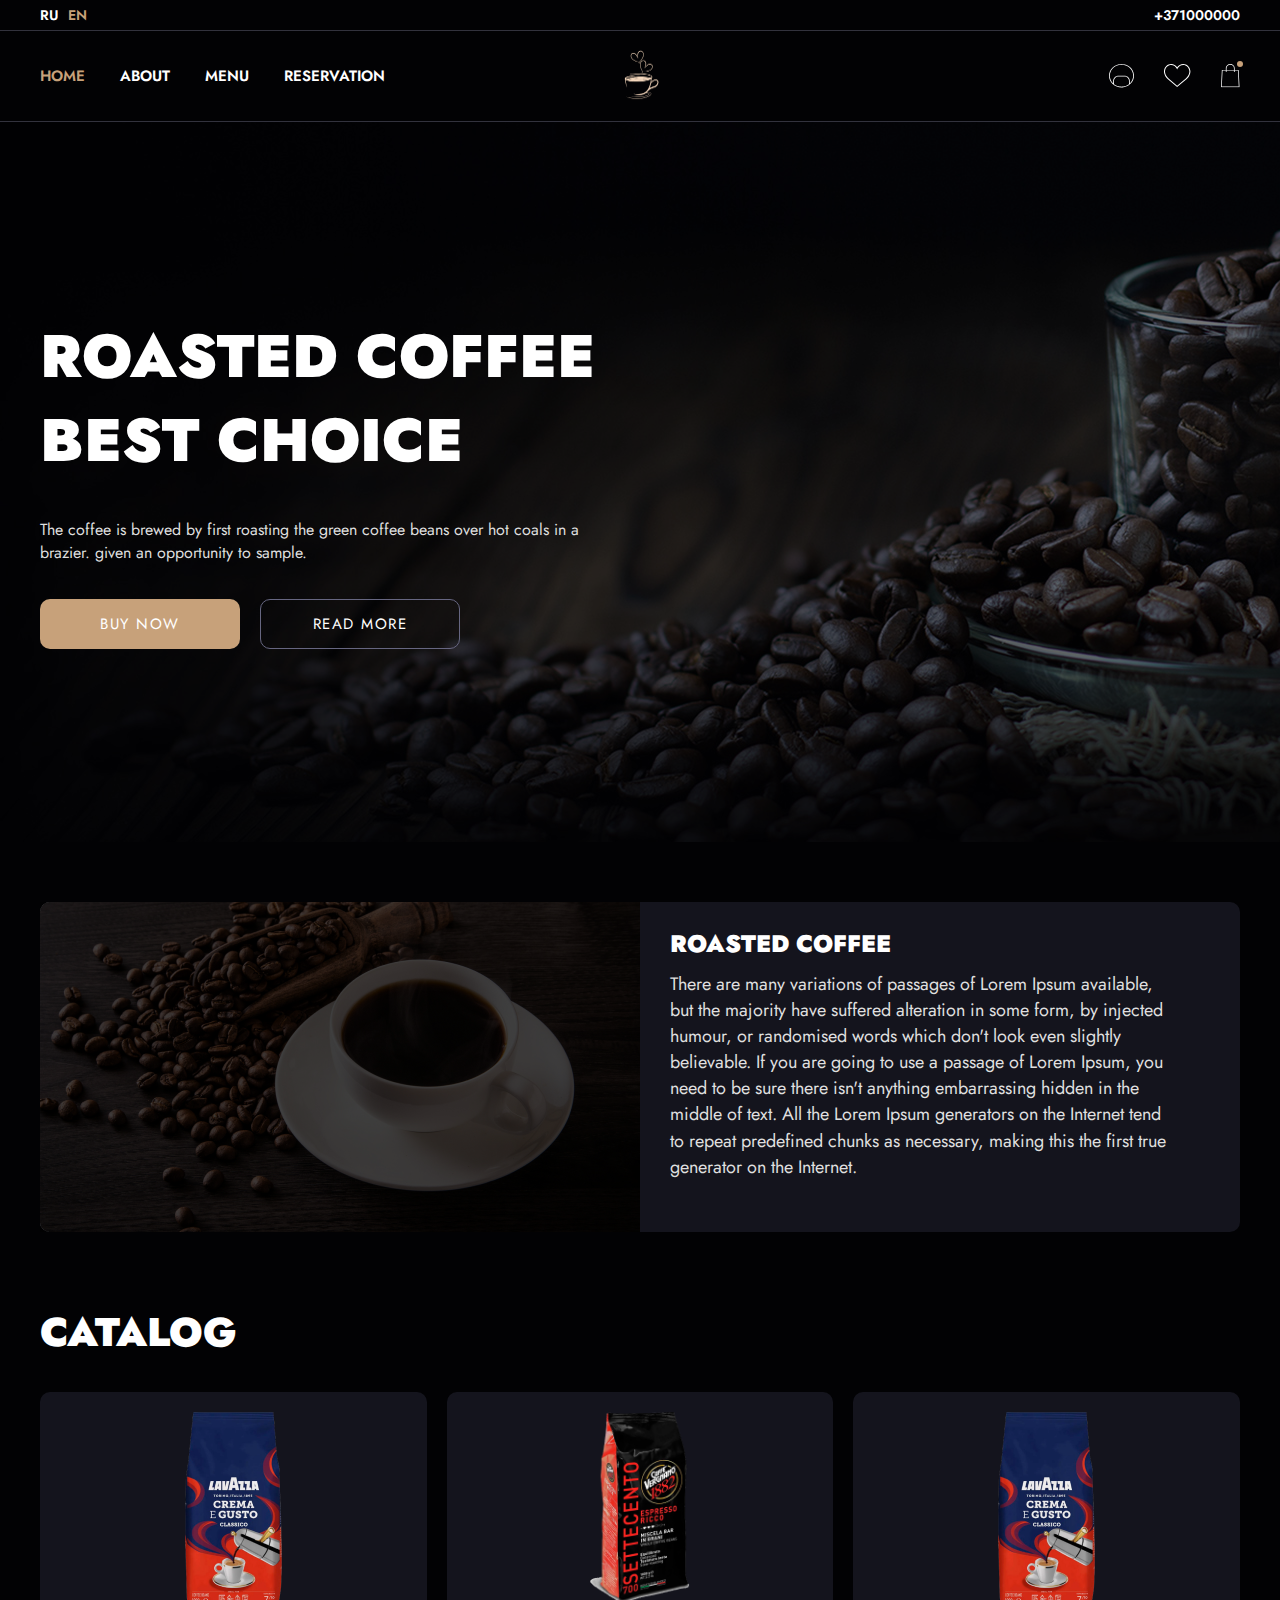
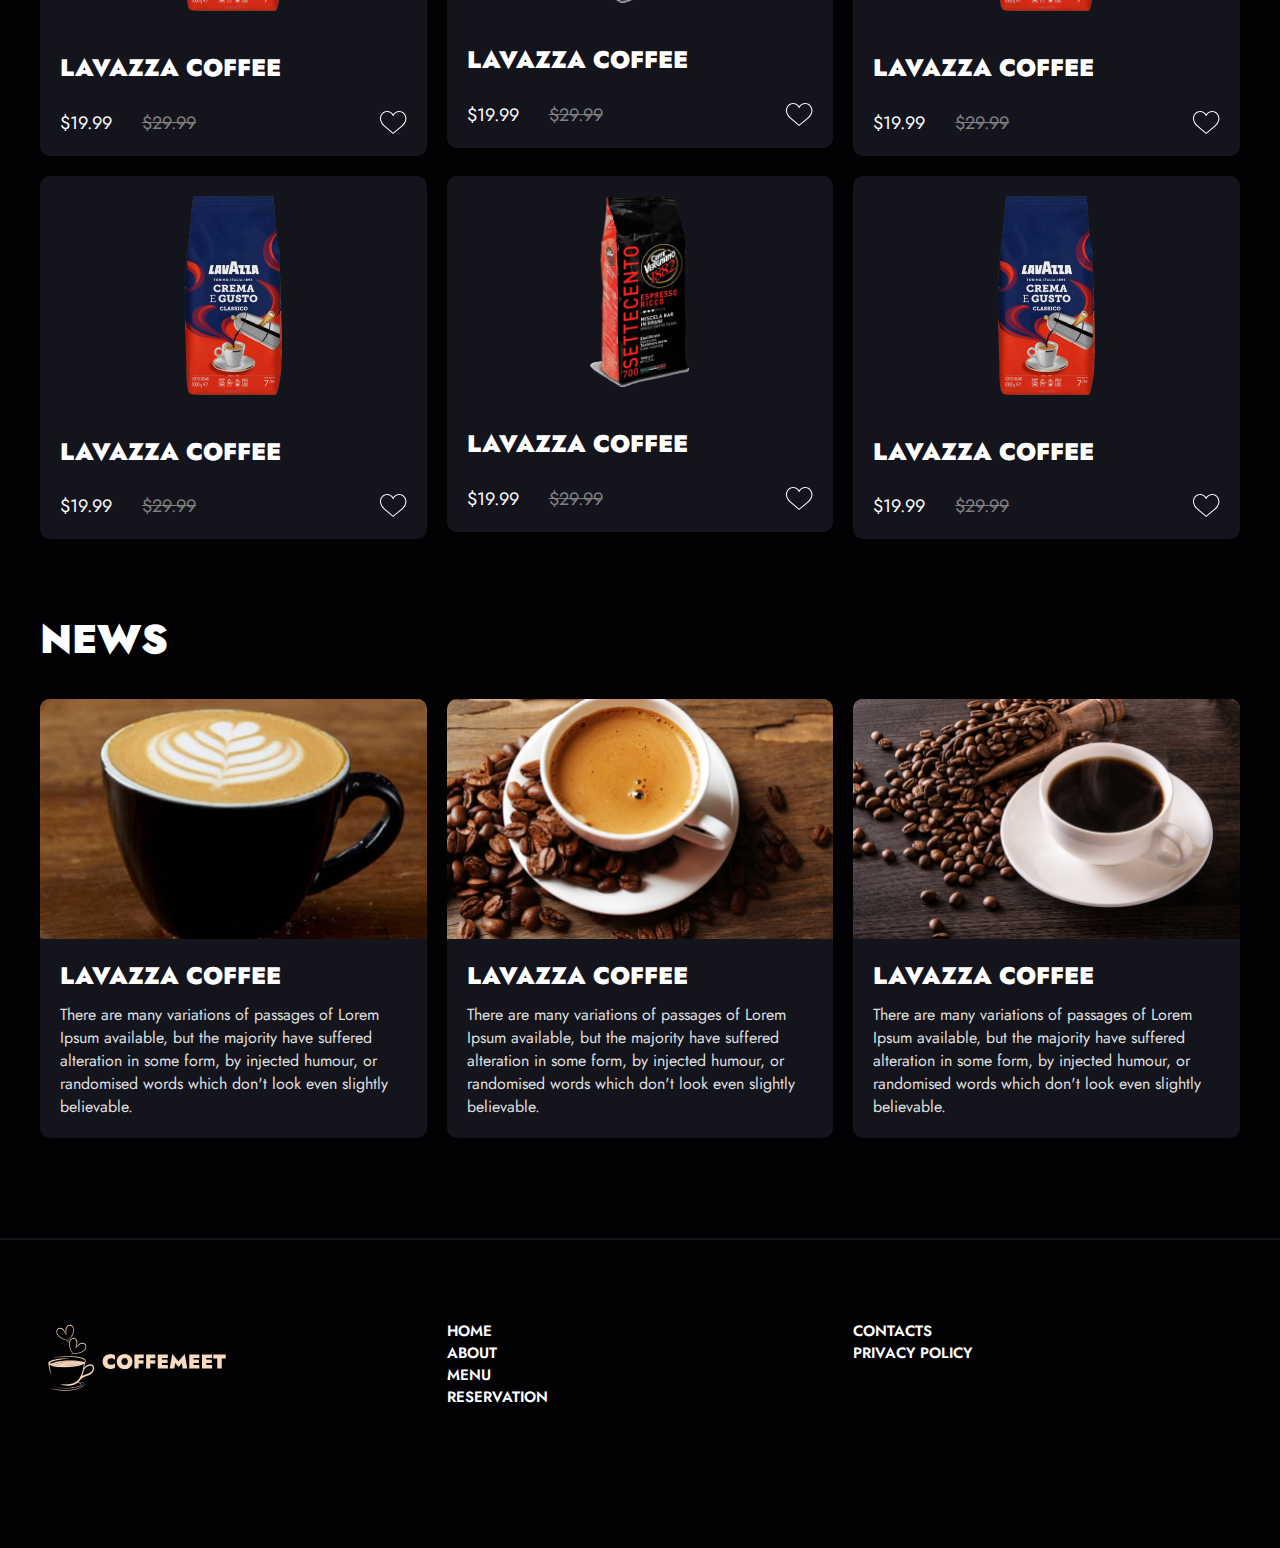
==== index.html @ a480c674 "Add index.html" ====
<!DOCTYPE html>
<html lang="en">
  <head>
    <meta charset="UTF-8" />
    <link rel="stylesheet" href="css/style.css" />
    <link rel="preconnect" href="https://fonts.googleapis.com" />
    <link rel="preconnect" href="https://fonts.gstatic.com" crossorigin />
    <link
      href="https://fonts.googleapis.com/css2?family=Jost:ital,wght@0,100..900;1,100..900&display=swap"
      rel="stylesheet"
    />
    <title>Main page</title>
  </head>
  <body>
    <header class="header">
      <div class="header__line">
        <div class="container">
          <div class="header__line-wrappper">
            <div class="header__lng">
              <a href="#">Ru</a>
              <a class="active" href="#">En</a>
            </div>
            <a class="header__phone" href="#">+371000000</a>
          </div>
        </div>
      </div>
      <div class="container">
        <div class="header__wrapper">
          <div class="header__block">
            <nav class="nav">
              <a class="nav__link active" href="#">Home</a>
              <a class="nav__link" href="#">About</a>
              <a class="nav__link" href="#">Menu</a>
              <a class="nav__link" href="#">Reservation</a>
            </nav>
          </div>

          <a class="logo" href="#">
            <img src="img/—Pngtree—coffee logo_5898135 1.png" alt="logo" />
          </a>
          <div class="header__block right">
            <div class="header__actions">
              <a class="header__link" href="#">
                <img src="img/Vector.svg" alt="profile" />
              </a>
              <a class="header__link" href="#">
                <img src="img/favorite 1.svg" alt="favorite" />
              </a>
              <a class="header__link" href="#">
                <img src="img/cart 1.svg" alt="cart" />
                <div class="header__link-event"></div>
              </a>
            </div>
          </div>
        </div>
      </div>
    </header>

    <div class="intro" style="background-image: url(img/hero_img.png)">
      <div class="container">
        <div class="intro__wrapper">
          <div class="intro__block">
            <h1 class="intro__title">Roasted coffee best choice</h1>
            <p class="intro__text">
              The coffee is brewed by first roasting the green coffee beans over
              hot coals in a brazier. given an opportunity to sample.
            </p>
            <div class="intro__actions">
              <a class="btn btn-main" href=""> Buy now</a>
              <a class="btn btn-secondary" href=""> read more</a>
            </div>
          </div>
        </div>
        <!-- /.intro__wrapper -->
      </div>
      <!-- /.container -->
    </div>
    <!-- /.intro -->

    <div class="container">
      <div class="info__block">
        <div class="info__img-wrapper">
          <img class="info__img" src="img/image.jpg" alt="" />
        </div>
        <div class="info__item">
          <div class="info__title">Roasted Coffee</div>

          <div class="info_text">
            There are many variations of passages of Lorem Ipsum available, but
            the majority have suffered alteration in some form, by injected
            humour, or randomised words which don't look even slightly
            believable. If you are going to use a passage of Lorem Ipsum, you
            need to be sure there isn't anything embarrassing hidden in the
            middle of text. All the Lorem Ipsum generators on the Internet tend
            to repeat predefined chunks as necessary, making this the first true
            generator on the Internet.
          </div>
        </div>
      </div>
    </div>

    <div class="container">
      <h2 class="block__title">Catalog</h2>
      <div class="block__wrappper">
        <div class="products__block">
          <a class="products__item" href="#">
            <img class="products__img" src="img/product1 1.png" alt="" />
            <h3 class="products__title">Lavazza coffee</h3>
            <div class="products__footer">
              <div class="products__price">
                $19.99
                <del>$29.99</del>
              </div>
              <button type="button" class="products__favorite">
                <img src="img/favorite 1.svg" alt="" />
              </button>
            </div>
          </a>
        </div>

        <div class="products__block">
          <a class="products__item" href="#">
            <img class="products__img" src="img/product2 1.png" alt="" />
            <h3 class="products__title">Lavazza coffee</h3>
            <div class="products__footer">
              <div class="products__price">
                $19.99
                <del>$29.99</del>
              </div>
              <button type="button" class="products__favorite">
                <img src="img/favorite 1.svg" alt="" />
              </button>
            </div>
          </a>
        </div>

        <div class="products__block">
          <a class="products__item" href="#">
            <img class="products__img" src="img/product1 1.png" alt="" />
            <h3 class="products__title">Lavazza coffee</h3>
            <div class="products__footer">
              <div class="products__price">
                $19.99
                <del>$29.99</del>
              </div>
              <button type="button" class="products__favorite">
                <img src="img/favorite 1.svg" alt="" />
              </button>
            </div>
          </a>
        </div>

        <div class="products__block">
          <a class="products__item" href="#">
            <img class="products__img" src="img/product1 1.png" alt="" />
            <h3 class="products__title">Lavazza coffee</h3>
            <div class="products__footer">
              <div class="products__price">
                $19.99
                <del>$29.99</del>
              </div>
              <button type="button" class="products__favorite">
                <img src="img/favorite 1.svg" alt="" />
              </button>
            </div>
          </a>
        </div>

        <div class="products__block">
          <a class="products__item" href="#">
            <img class="products__img" src="img/product2 1.png" alt="" />
            <h3 class="products__title">Lavazza coffee</h3>
            <div class="products__footer">
              <div class="products__price">
                $19.99
                <del>$29.99</del>
              </div>
              <button type="button" class="products__favorite">
                <img src="img/favorite 1.svg" alt="" />
              </button>
            </div>
          </a>
        </div>

        <div class="products__block">
          <a class="products__item" href="#">
            <img class="products__img" src="img/product1 1.png" alt="" />
            <h3 class="products__title">Lavazza coffee</h3>
            <div class="products__footer">
              <div class="products__price">
                $19.99
                <del>$29.99</del>
              </div>
              <button type="button" class="products__favorite">
                <img src="img/favorite 1.svg" alt="" />
              </button>
            </div>
          </a>
        </div>
      </div>
      <!--/.products__wrapper-->

      <div class="block__title">News</div>

      <div class="news__wrapper">
        <div class="news__block">
          <a href="" class="news__item">
            <img class="news__img" src="img/product1 1.jpg" alt="" />
						<div class="news__content">
							<h3 class="news__title">Lavazza coffee</h3>
							<p class="news__text">
								There are many variations of passages of Lorem Ipsum available,
								but the majority have suffered alteration in some form, by
								injected humour, or randomised words which don't look even
								slightly believable.
							</p>
						</div>
          </a>
        </div>
				<div class="news__block">
          <a href="" class="news__item">
            <img class="news__img" src="img/product1 1 (2).jpg" alt="" />
						<div class="news__content">
							<h3 class="news__title">Lavazza coffee</h3>
							<p class="news__text">
								There are many variations of passages of Lorem Ipsum available,
								but the majority have suffered alteration in some form, by
								injected humour, or randomised words which don't look even
								slightly believable.
							</p>
						</div>
          </a>
        </div>
				<div class="news__block">
          <a href="" class="news__item">
            <img class="news__img" src="img/product1 1 (1).jpg" alt="" />
						<div class="news__content">
							<h3 class="news__title">Lavazza coffee</h3>
							<p class="news__text">
								There are many variations of passages of Lorem Ipsum available,
								but the majority have suffered alteration in some form, by
								injected humour, or randomised words which don't look even
								slightly believable.
							</p>
						</div>
          </a>
        </div>
      </div>
    </div>

<footer class="footer">
	<div class="container">
		<div class="footer__wrapper">
			<div class="footer__block">
				<a class="footer__logo" href="#">
					<img src="img/logo.png" alt="">
				</a>
			</div>
			<div class="footer__block">
				<nav class="nav nav-footer">
					<a class="nav__link" href="#">Home</a>
					<a class="nav__link" href="#">About</a>
					<a class="nav__link" href="#">Menu</a>
					<a class="nav__link" href="#">Reservation</a>
				</nav>
			</div>
			<div class="footer__block">
				<nav class="nav nav-footer">
					<a class="nav__link" href="#">Contacts</a>
					<a class="nav__link" href="#">Privacy policy</a>
				</nav>
			</div>
		</div>
	</div>
</footer>
  </body>
</html>
---- css/style.css ----
*,*::before,*::after {
	box-sizing: border-box;
}

body {
	margin: 0;
	background: #020204;
	font-family: "Jost", sans-serif;
	color: #fff;
}

a {
	color: #fff;
	text-decoration: none;
}

img {
	display: block;
}

.container {
	width: 1200px;
	margin: 0 auto;
}

.btn {
	min-width: 200px;
	height: 50px;
	display: inline-flex;
	justify-content: center;
	align-items: center;
	font-size: 15px;
	letter-spacing: 0.1em;
	text-transform: uppercase;
	border-radius: 10px;
	transition: background-color .2s ease;
	border: 0;
	cursor: pointer;
	color: #fff;
}

.btn-main {
	background-color: #C7A17A;
}

.btn-main:hover {
	background-color: #a88460;
}

.btn-secondary {
	border: 1px solid #666681;
}

.btn-secondary:hover {
	background-color: #666681;
}

.btn-full {
	width: 100%;
}

.header {
	border-bottom: 1px solid #32323d;
}

.header__line {
	border-bottom: 1px solid #32323d;	
}

.header__line-wrappper {
	height: 30px;
	display: flex;
	align-items: center;
	justify-content: space-between;
}

.header__lng {
	display: flex;
}

.header__lng a {
	margin-right: 10px;
	font-weight: 600;
	text-transform: uppercase;
	font-size: 14px;
}

.header__lng a.active {
 color: #C7A17A;
}


.header__phone {
	font-weight: 600;
	font-size: 14px;
}

.header__wrapper {
	height: 90px;
	display: flex;
	align-items: center;
	justify-content: space-between;
}

.header__block {
	width: 40%;
}

.header__block.right {
	display: flex;
	justify-content: flex-end;
}

.nav {
	display: flex;
}

.nav-footer {
	flex-direction: column;
	align-items: flex-start;
}

.nav-footer.nav-link {
 margin-right: 0;
 margin-bottom: 20px;
}

.nav__link {
	margin-right: 35px;
	font-size: 15px;
	font-weight: 600;
	text-transform: uppercase;
	transition: color .2s ease;
}

.nav__link:hover {
	color: #C7A17A;
}

.nav__link.active {
	color: #C7A17A;
}

.logo img {
	height: 54px;
}

.header__actions {
	display: flex;
	align-items: center;
}

.header__link {
	margin-right: 30px;
	position: relative;
}

.header__link:last-child {
	margin-right: 0;
}

.header__link-event {
	width: 6px;
	height: 6px;
	background-color: #C7A17A;
	display: block;
	border-radius: 50%;
	position: absolute;
	top: -3px;
	right: -3px;
}

.intro {
	margin-bottom: 60px;
	background-repeat: no-repeat;
	background-size: cover;
	position: relative;
}

.intro::after {
	width: 100%;
	height: 100%;
	content: "";
	position: absolute;
	top: 0;
	left: 0;
	background-color: rgba(2, 2, 4, 0 .55);
}

.intro__wrapper {
	padding: 20px 0;
	min-height: 720px;
	display: flex;
	align-items: center;
	position: relative;
	z-index: 2;
}

.intro__block {
	max-width: 565px;
}

.intro__title {
	margin: 0 0 35px;
	font-size: 60px;
	font-weight: 900;
	text-transform: uppercase;
	line-height: 1.4;
}

.intro__text {
	margin: 0 0 35px;
	font-weight: 18px;
	color: #DFDFDF;
}

.intro__actions {
	display: flex;
}

.intro__actions .btn-main {
	margin-right: 20px;
}

.info__block {
	margin-bottom: 80px;
	display: flex;
	border-radius: 10px;
	background-color: #14141D;
}

.info__img-wrapper {
	position: relative;
}

.info__img-wrapper::after {
	width: 100%;
	height: 100%;
	position: absolute;
	top: 0;
	left: 0;
	background-color: rgba(0, 0, 0, 0.5);
	content: "";
}

.info__img {
	border-radius: 10px 0 0 10px;
	width: 100%;
	height: 100%;
	object-fit: cover;
}

.info__item  {
	padding: 30px;
}

.info__title {
	margin-bottom: 15px;
	font-size: 24px;
	font-weight: 900;
	line-height: 1;
	text-transform: uppercase;
}

.info_text {
	max-width: 500px;
	font-size: 18px;
	color: #DFDFDF;
	line-height: 1.45;
}

.block__title {
	margin: 0 0 40px;
	font-size: 40px;
	font-weight: 900;
	line-height: 1;
	color: white;
	text-transform: uppercase;
}

.block__wrappper {
	display: flex;
	flex-wrap: wrap;
	margin: 0 -10px 60px;
}

.products__block {
	width: 33.33%;
	padding: 0 10px;
	margin-bottom: 20px;
}

.products__item {
	padding: 20px;
	background-color: #14141D;
	border-radius: 10px;
	transition: background-color .2s ease;
	display: block;
}

.products__item:hover {
	background-color: #22222F;
}

.products__img {
	max-height: 200px;
	max-width: 100px;
	margin: 0 auto 40px;
	display: block;
}

.products__title {
	margin: 0 0 25px;
	font-size: 24px;
	font-weight: 900;
	line-height: 1.4;
	text-transform: uppercase;
}

.products__footer {
	display: flex;
	justify-content: space-between;
	align-items: center;
}

.products__price {
	font-size: 18px;
	display: flex;
}

.products__price del {
	margin-left: 30px;
	color: #818181;
}

.products__favorite {
	background: none;
	padding: 0;
	cursor: pointer;
	border: 0;
}

.news__wrapper {
	display: flex;
	flex-wrap: wrap;
	margin: 0 -10px 80px;
}

.news__block {
	width: 33.33%;
	padding: 0 10px;
	margin-bottom: 20px;
}

.news__item {
	min-height: 100%;
	display: block;
	background-color: #14141D;
	transition: background-color .2s ease;
	border-radius: 10px;
}

.news__item:hover {
	background-color: #22222F;
}

.news__img {
	height: 240px;
	width: 100%;
	object-fit: cover;
	border-top-right-radius: 10px;
	border-top-left-radius: 10px 	;
}

.news__content {
	padding: 20px;
}

.news__title {
	margin: 0 0 10px;
	font-size: 24px;
	font-weight: 900;
	line-height: 1.4;
	text-transform: uppercase;
}

.news__text {
	margin: 0;
	color: #DFDFDF;
}

.footer {
	border-top: 2px solid #14141D;
	padding-top: 80px;
	padding-bottom: 60px;
	background-color: #020204;
	position: relative;
	z-index: 2;
}

.footer__wrapper {
	display: flex;
	margin: 0 -10px;
}

.footer__block {
	width: 33.33%;
	padding: 0 10px;
	padding-bottom: 80px;
}

.product {
	padding-top: 100px;
}

.product .block__title {
	margin-bottom: 50px;
	font-size: 60px;
}

.product__wrapper {
	display: flex;
	margin: 0 -10px 80px;
}

.product__image {
	flex: 1;
	padding: 0 10px;
}

.product__image .product__item {
	padding: 60px;
}

.product__picture {
	height: 400px;
	max-width: 100%;
	display: block;
	margin: 0 auto;
}

.product__info {
	width: 420px;
	padding: 0 10px;
}

.product__item {
	padding: 30px;
	background-color: #14141D;
	border-radius: 10px;
}

.product__item ul {
	margin: 0;
	font-size: 18px;
	line-height: 1.4;
}

.product__price {
	margin-bottom: 30px;
	display: flex;
	font-size: 24px;
	font-weight: 700;
}

.product__price del {
	margin-left: 30px;
	color: #818181;
	font-weight: 400;
}

.radio__wrapper {
	display: flex;
	margin-bottom: 30px;
}

.radio {
	margin-right: 10px;
	position: relative;
}

.radio__input {
	position: relative;
	opacity: 0;
}

.radio__input:checked + .radio__label {
	color: #C7A17A;
	border-color: #C7A17A;
}

.radio__label {
	width: 50px;
	height: 50px;
	display: flex;
	align-items: center;
	justify-content: center;
	border-radius: 5px;
	border: 2px solid #fff;
	font-size: 22px;
	font-weight: 700;
	text-transform: uppercase;
	cursor: pointer;
	transition: color .2s ease;
}

.radio__label:hover {
	color: #C7A17A;
	border-color: #C7A17A;
}

.product__footer {
	margin-bottom: 80px;
}

.product__footer .block__title {
	font-size: 24px;
	margin-bottom: 30px;
}

.checkout {
	flex: 1;
	padding-top: 80px;
}

.checkout__wrapper {
	display: flex;
}

.checkout__block {
 flex: 1;
 margin-right: 50px;
}

.checkout__total {
	width: 300px;
	position: relative;
}

.checkout__total::after {
	content: '';
	position: absolute;
	top: -160px;
	left: -30px;
	width: 50vw;
	height: 100vh;
	background-color: #14141D;
	z-index: -1;
}

.checkout__table {
	margin-bottom: 20px;
	display: flex;
	padding: 20px;
	border-radius: 10px;
	background-color: #14141D;
}

.checkout__img {
	height: 96px;
	display: block;
	margin-right: 25px;
}

.checkout__table-iten {
	flex: 1;
	display: flex;
	flex-direction: column;
	align-items: flex-start;
	justify-content: space-between;
}

.checkout__title {
	font-size: 16px;
	font-weight: 700;
	text-transform: uppercase;
}

.checkout__size {
	font-size: 14px;
	font-weight: 700;
	color: #818181;
}

.select select {
	background-color: transparent;
	color: #fff;
	height: 25px;
	min-width: 60px;
	border-radius: 5px;
	border: 1px solid #fff;
	outline: 0;
}

.select option {
	color: #000;
}

.checkout__actions {
	display: flex;
	flex-direction: column;
	align-items: flex-end;
	justify-content: space-between;
}

.checkout__price {
	font-size: 14px;
	font-weight: 900;
}

.checkout__remove {

}

.checkout__remove:hover {
	text-decoration: none;
}

.checkout__total-row {
	margin-bottom: 15px;
	display: flex;
	justify-content: space-between;
}

.checkout__total-row .title {
	font-size: 15px;
}

.checkout__total-row .count {
	font-size: 15px;
}

.checkout__total-row.total {
	margin-top: 30px;
	margin-bottom: 40px;
}

.checkout__total-row.total .title {
	font-size: 16px;
	font-weight: 700;
}

.checkout__total-row.total .count {
	font-size: 16px;
	font-weight: 700;
}

.checkout__page {
	min-height: 100vh;
	display: flex;
	flex-direction: column;
}
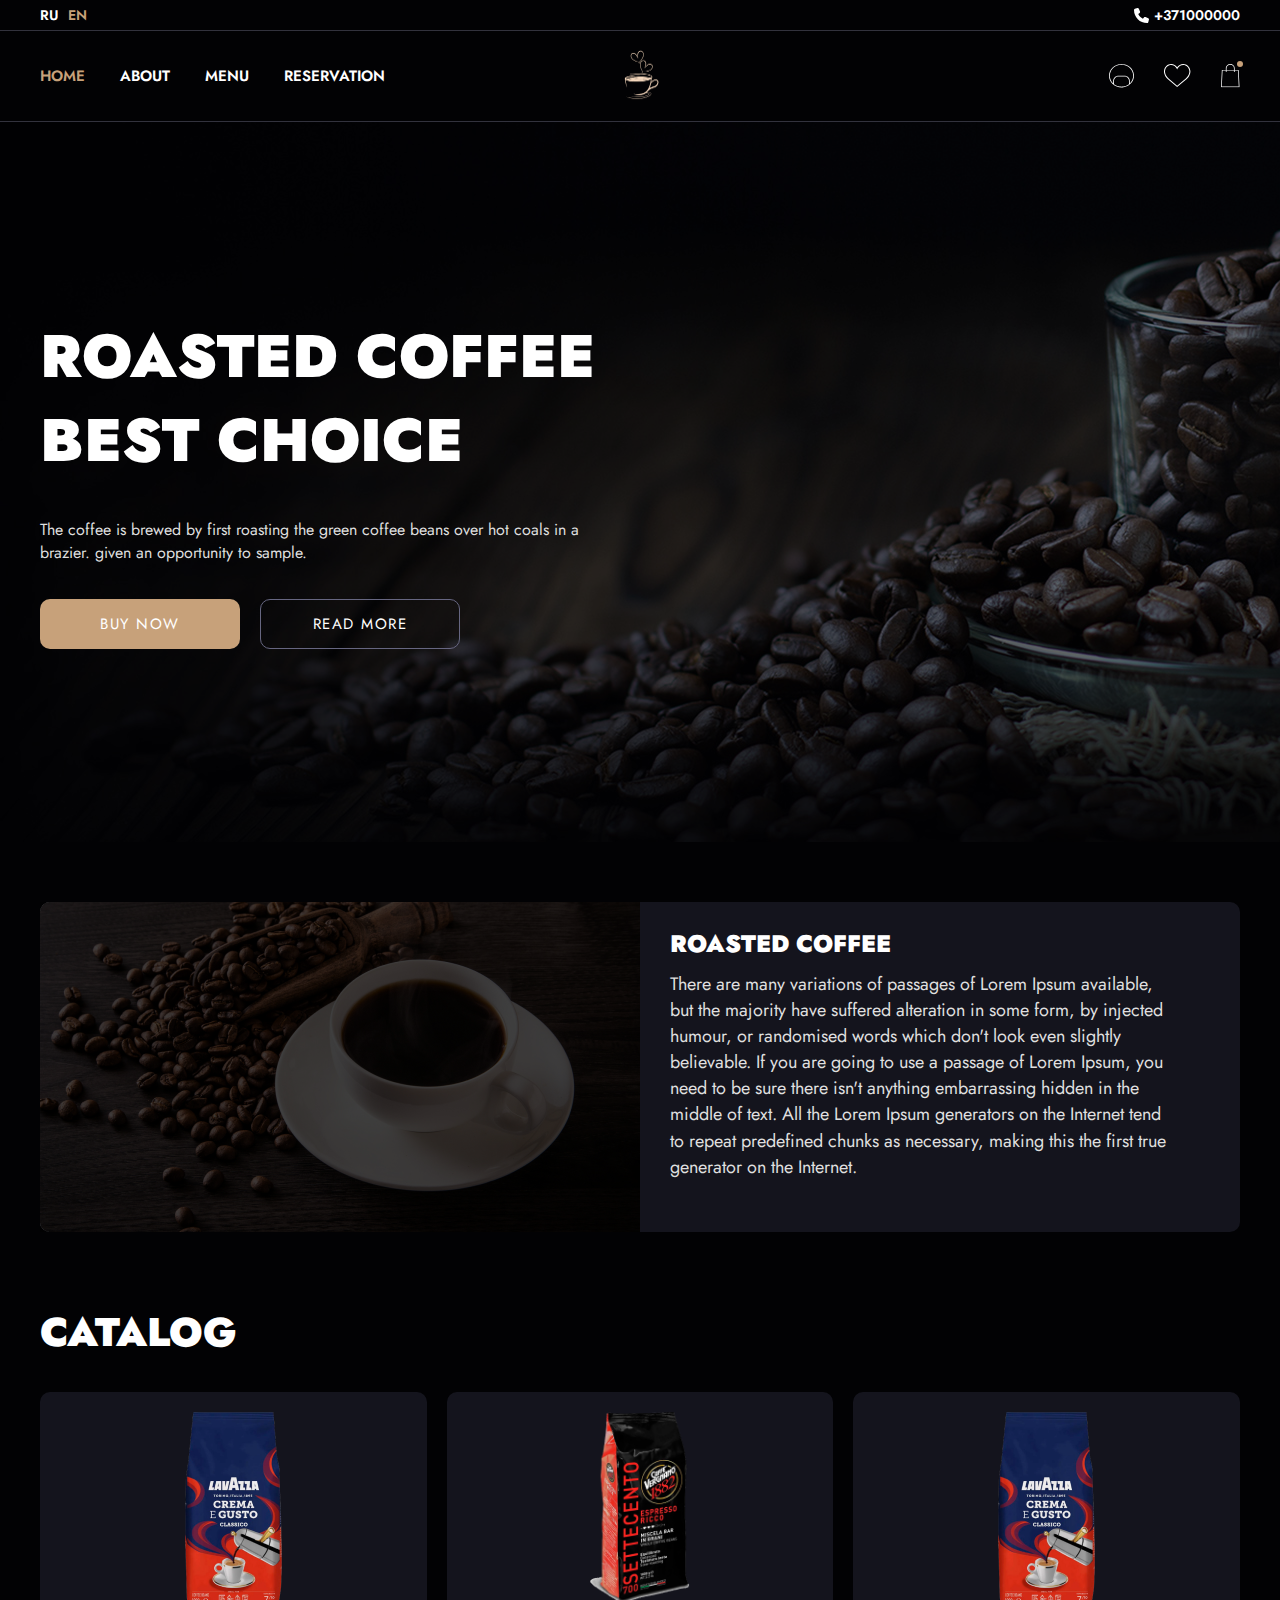
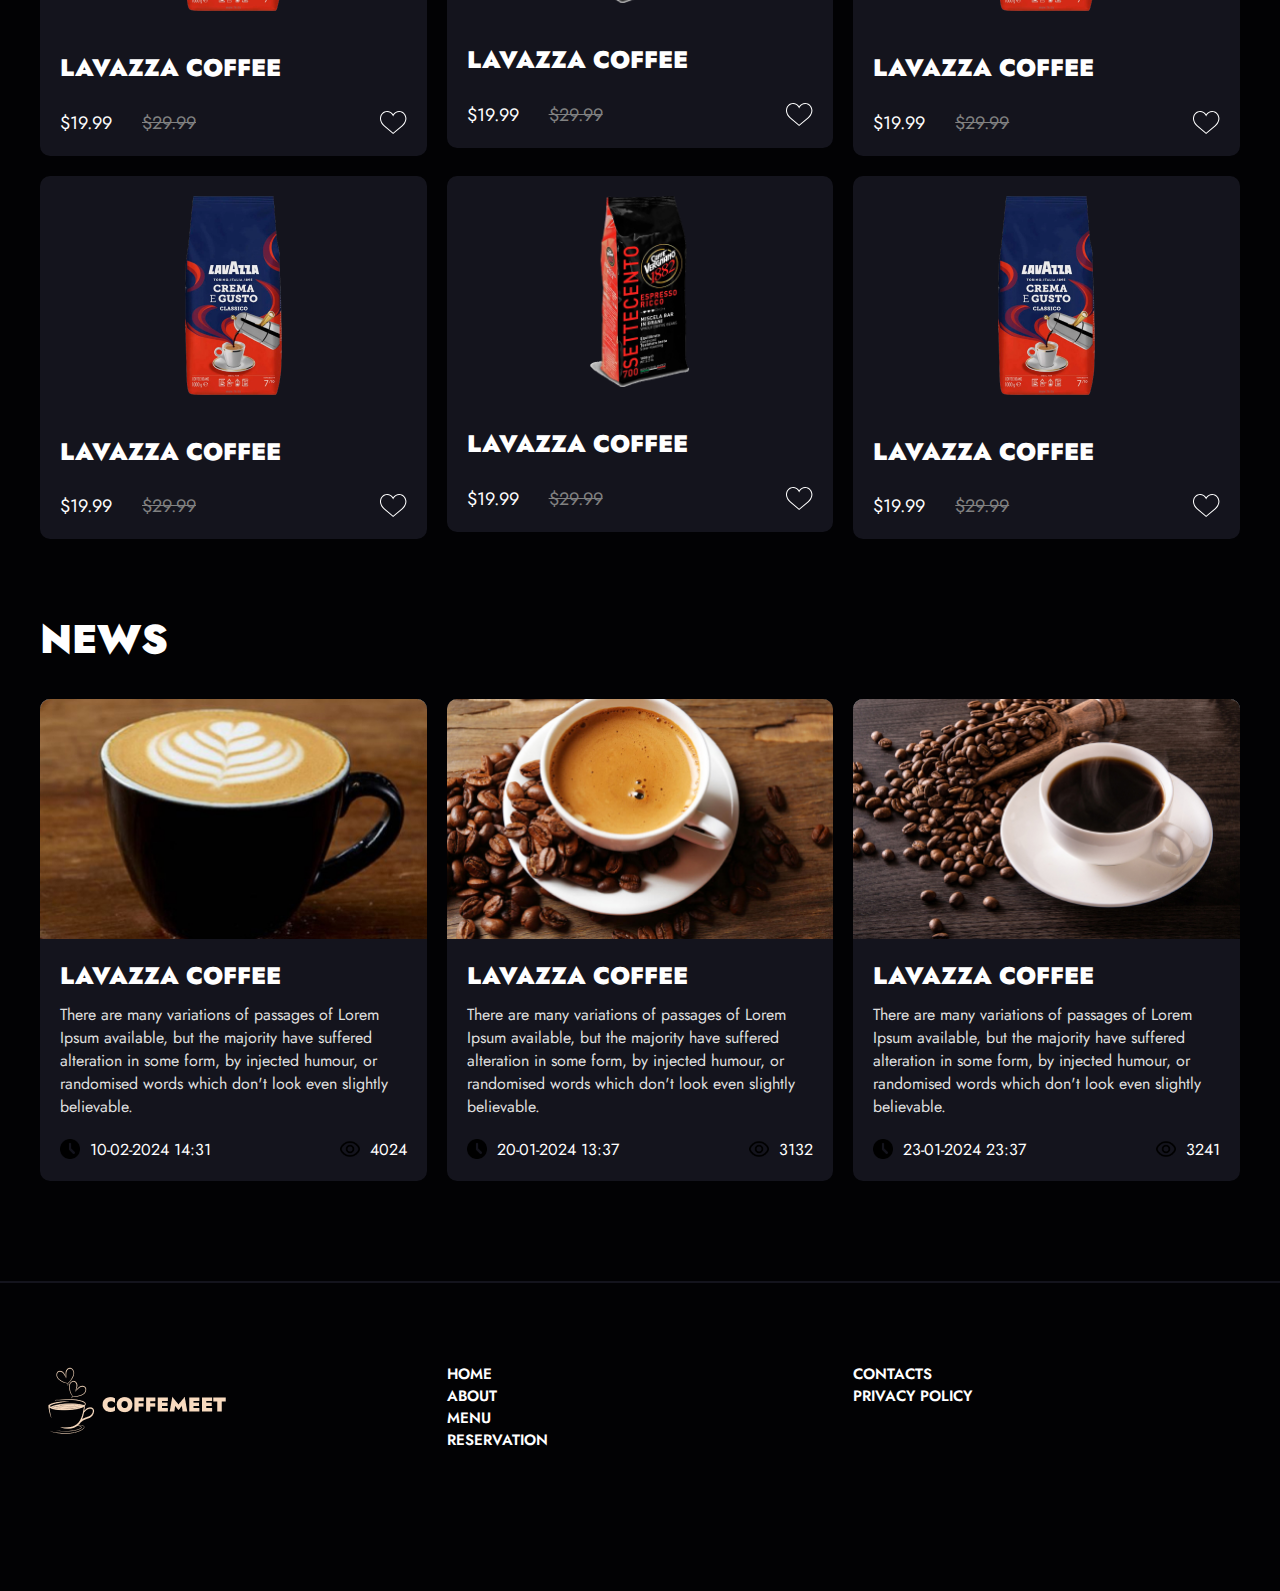
==== commit f9cae98a: "up index.html" ====
--- a/index.html
+++ b/index.html
@@ -20,7 +20,10 @@
               <a href="#">Ru</a>
               <a class="active" href="#">En</a>
             </div>
-            <a class="header__phone" href="#">+371000000</a>
+						<div class="header__phone-container">
+							<img class="header__phone-img" src="img/phone-solid.svg" alt="">
+							<a class="header__phone" href="#">+371000000</a>
+						</div>
           </div>
         </div>
       </div>
@@ -214,6 +217,17 @@
 								injected humour, or randomised words which don't look even
 								slightly believable.
 							</p>
+							<div class="news__views">
+								<div class="news__views-left">
+									<img class="news__watch" src="img/108141.png" alt="#">
+										10-02-2024
+										14:31
+									</div>
+								<div class="news__views-right">
+									<img class="icon-eye" src="img/eye_3917112.png" alt="">
+									4024
+								</div>
+							</div>
 						</div>
           </a>
         </div>
@@ -228,6 +242,17 @@
 								injected humour, or randomised words which don't look even
 								slightly believable.
 							</p>
+							<div class="news__views">
+								<div class="news__views-left">
+									<img class="news__watch" src="img/108141.png" alt="#">
+										20-01-2024
+										13:37
+									</div>
+								<div class="news__views-right">
+									<img class="icon-eye" src="img/eye_3917112.png" alt="">
+									3132
+								</div>
+							</div>
 						</div>
           </a>
         </div>
@@ -242,6 +267,19 @@
 								injected humour, or randomised words which don't look even
 								slightly believable.
 							</p>
+							
+								<div class="news__views">
+									<div class="news__views-left">
+										<img class="news__watch" src="img/108141.png" alt="#">
+											23-01-2024
+											23:37
+										</div>
+									<div class="news__views-right">
+										<img class="icon-eye" src="img/eye_3917112.png" alt="">
+										3241
+									</div>
+								</div>
+							</div>
 						</div>
           </a>
         </div>
--- a/css/style.css
+++ b/css/style.css
@@ -94,6 +94,16 @@
 .header__phone {
 	font-weight: 600;
 	font-size: 14px;
+}
+
+.header__phone-img {
+	height: 15px;
+	margin-right: 5px;
+}
+
+.header__phone-container {
+	display: flex;
+	align-items: center;
 }
 
 .header__wrapper {
@@ -583,14 +593,15 @@
 	color: #818181;
 }
 
-.select select {
+.select input {
 	background-color: transparent;
 	color: #fff;
-	height: 25px;
-	min-width: 60px;
+	max-height: 20px;
+	max-width: 45px;
 	border-radius: 5px;
 	border: 1px solid #fff;
 	outline: 0;
+	padding: 5px;
 }
 
 .select option {
@@ -609,10 +620,6 @@
 	font-weight: 900;
 }
 
-.checkout__remove {
-
-}
-
 .checkout__remove:hover {
 	text-decoration: none;
 }
@@ -651,3 +658,39 @@
 	display: flex;
 	flex-direction: column;
 }
+
+.news__watch {
+	max-height: 20px;
+}
+
+.news__views {
+  display: flex;
+  justify-content: space-between;
+}
+
+.news__views-left {
+  display: flex; 
+  align-items: center;
+	margin-top: 20px;
+}
+
+.news__views-left img {
+	width: 20px;
+  height: 20px;
+  margin-right: 10px;
+}
+
+.news__views-right {
+	display: flex; 
+  align-items: center;
+	margin-top: 20px;
+}
+
+.icon-eye {
+	max-height: 20px ;
+	margin-right: 10px;
+}
+
+
+
+
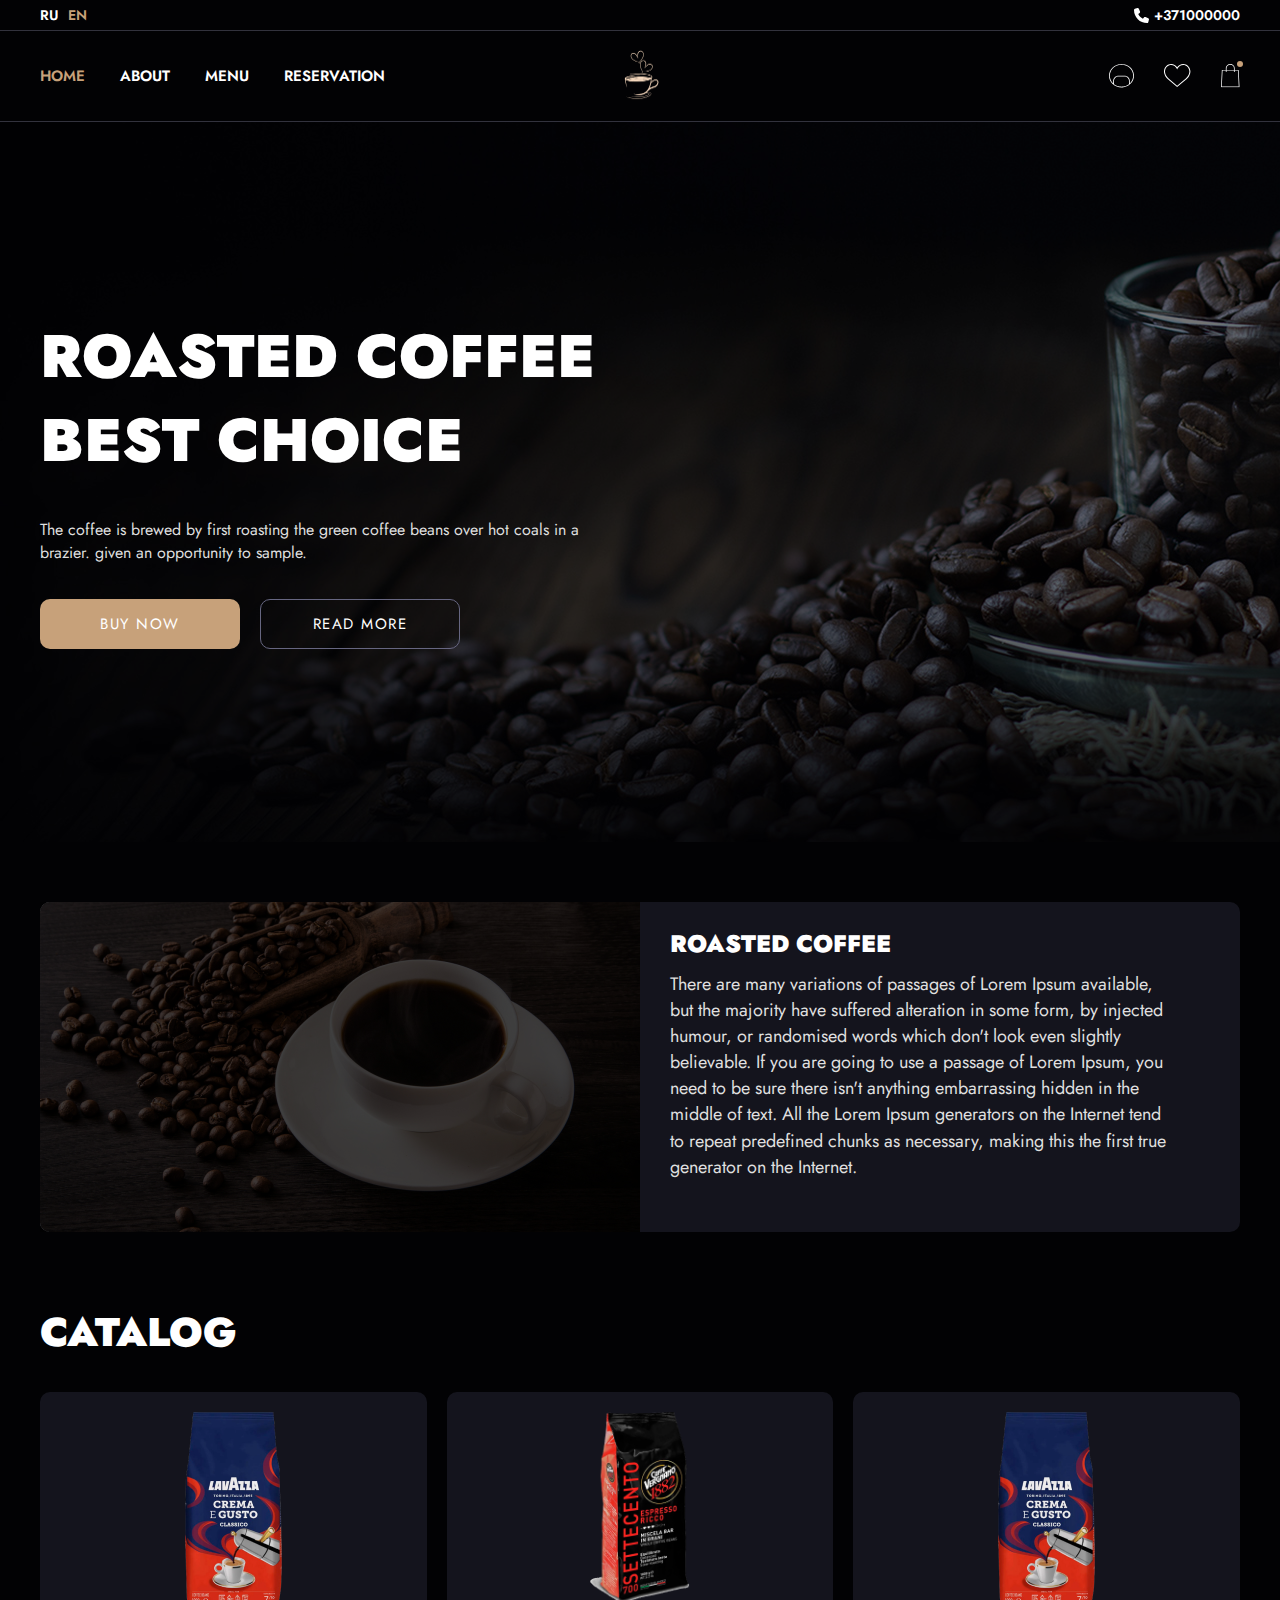
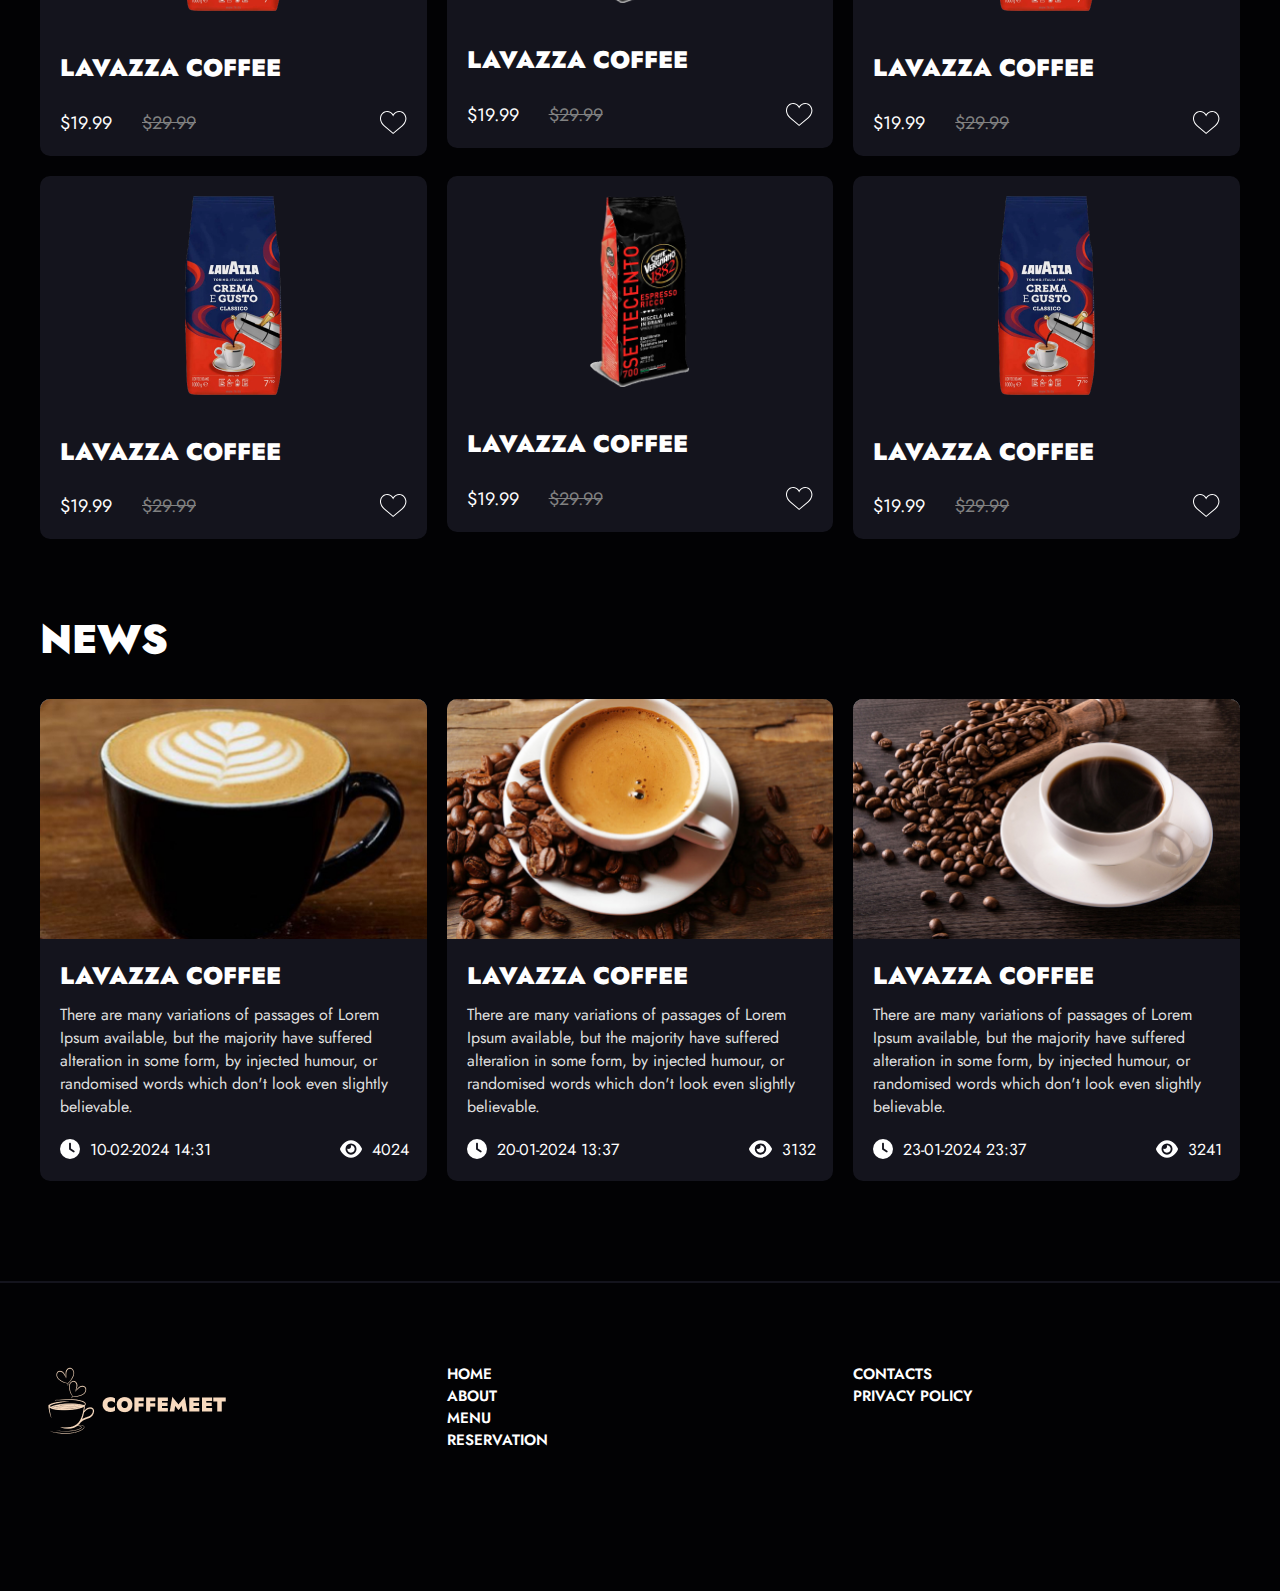
==== commit 83f3ffea: "update index.html and chekout" ====
--- a/index.html
+++ b/index.html
@@ -219,12 +219,12 @@
 							</p>
 							<div class="news__views">
 								<div class="news__views-left">
-									<img class="news__watch" src="img/108141.png" alt="#">
+									<img class="news__watch" src="img/clock-solid.svg" alt="#">
 										10-02-2024
 										14:31
 									</div>
 								<div class="news__views-right">
-									<img class="icon-eye" src="img/eye_3917112.png" alt="">
+									<img class="icon-eye" src="img/eye-solid.svg" alt="">
 									4024
 								</div>
 							</div>
@@ -244,12 +244,12 @@
 							</p>
 							<div class="news__views">
 								<div class="news__views-left">
-									<img class="news__watch" src="img/108141.png" alt="#">
+									<img class="news__watch" src="img/clock-solid.svg" alt="#">
 										20-01-2024
 										13:37
 									</div>
 								<div class="news__views-right">
-									<img class="icon-eye" src="img/eye_3917112.png" alt="">
+									<img class="icon-eye" src="img/eye-solid.svg" alt="">
 									3132
 								</div>
 							</div>
@@ -270,12 +270,12 @@
 							
 								<div class="news__views">
 									<div class="news__views-left">
-										<img class="news__watch" src="img/108141.png" alt="#">
+										<img class="news__watch" src="img/clock-solid.svg" alt="#">
 											23-01-2024
 											23:37
 										</div>
 									<div class="news__views-right">
-										<img class="icon-eye" src="img/eye_3917112.png" alt="">
+										<img class="icon-eye" src="img/eye-solid.svg" alt="">
 										3241
 									</div>
 								</div>
--- a/css/style.css
+++ b/css/style.css
@@ -546,17 +546,10 @@
 .checkout__total {
 	width: 300px;
 	position: relative;
-}
-
-.checkout__total::after {
-	content: '';
-	position: absolute;
-	top: -160px;
-	left: -30px;
-	width: 50vw;
-	height: 100vh;
 	background-color: #14141D;
-	z-index: -1;
+	padding: 20px;
+	border-radius: 10px;
+	margin-bottom: 20px;
 }
 
 .checkout__table {
@@ -684,6 +677,7 @@
 	display: flex; 
   align-items: center;
 	margin-top: 20px;
+	margin-right: 20px;
 }
 
 .icon-eye {
